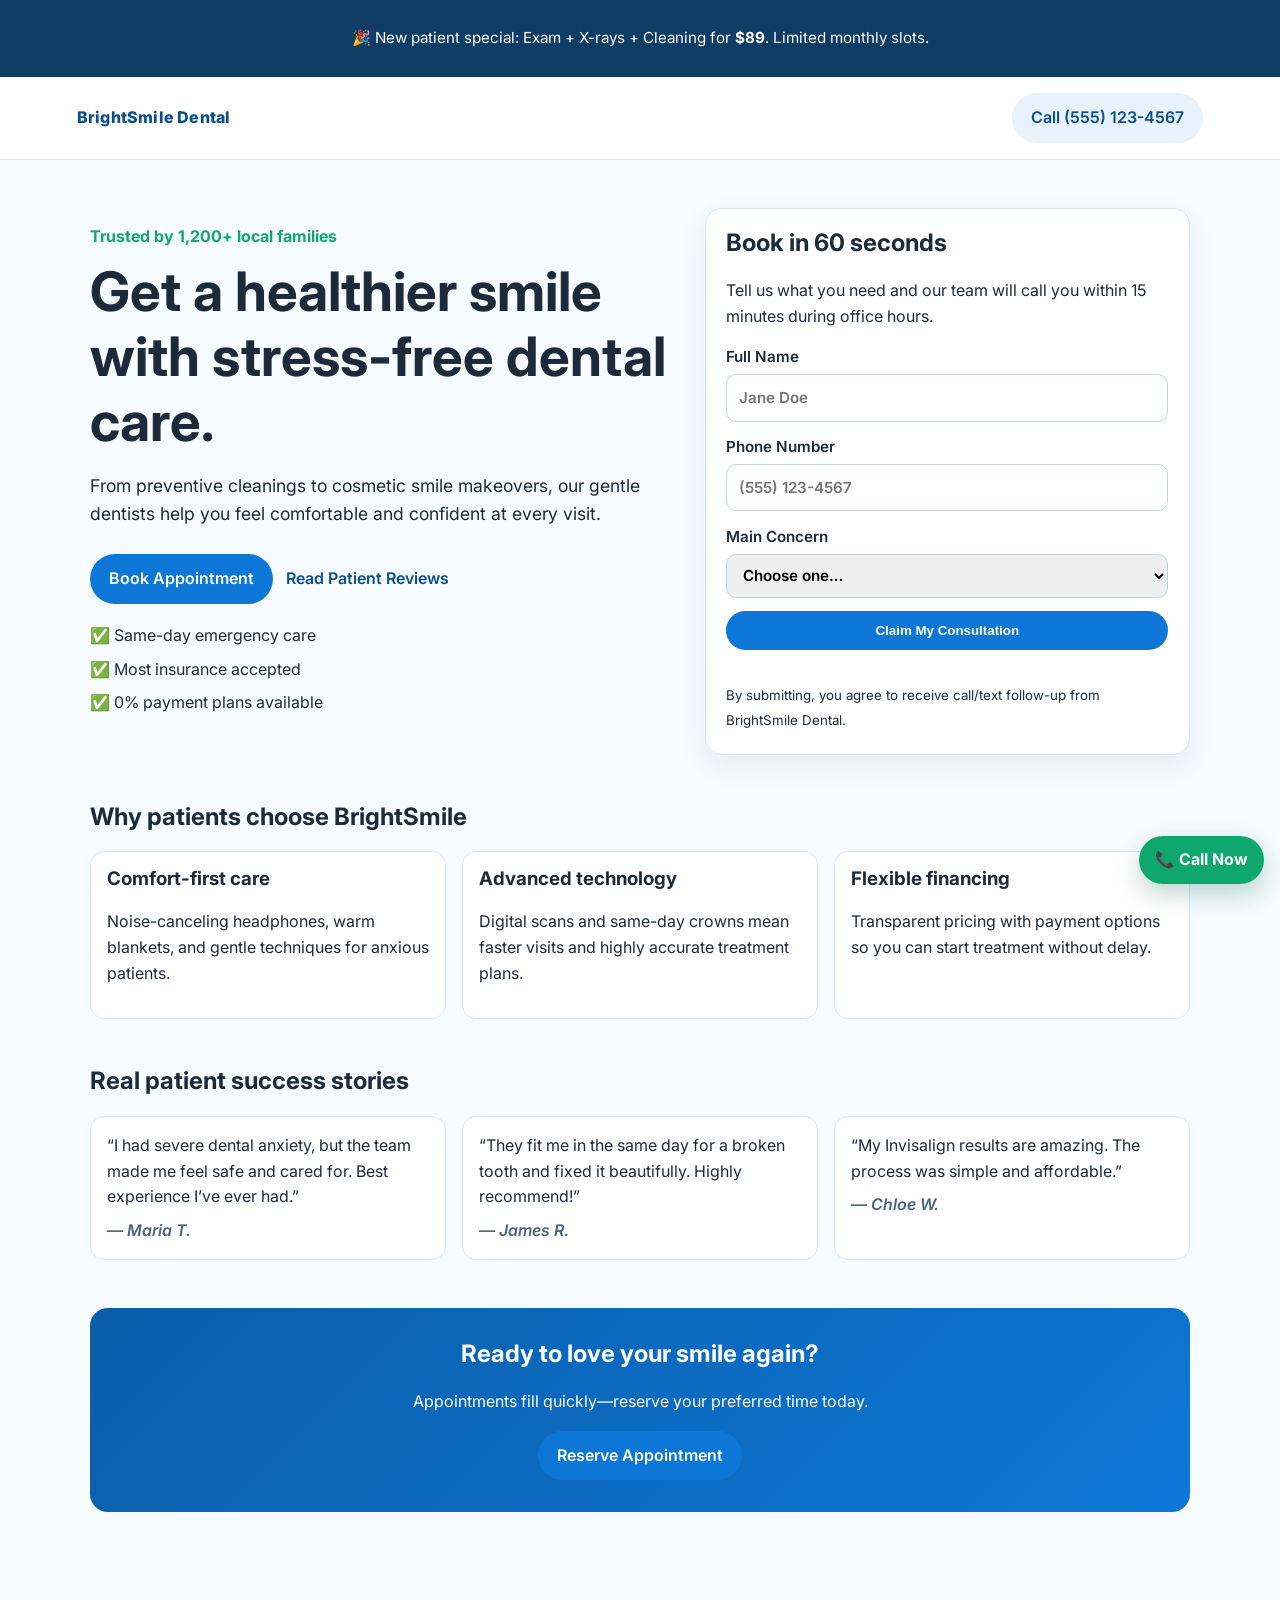
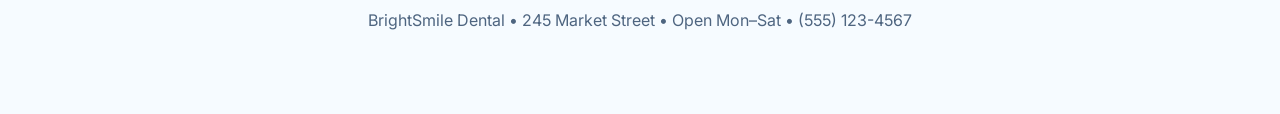
==== index.html @ cdb67ed5 "Create high-converting dentist landing page" ====
<!DOCTYPE html>
<html lang="en">
  <head>
    <meta charset="UTF-8" />
    <meta name="viewport" content="width=device-width, initial-scale=1.0" />
    <title>BrightSmile Dental | Gentle Family Dentistry</title>
    <meta
      name="description"
      content="BrightSmile Dental helps families get healthier, brighter smiles with same-day emergency visits and flexible payment plans. Book your appointment today."
    />
    <link rel="preconnect" href="https://fonts.googleapis.com" />
    <link rel="preconnect" href="https://fonts.gstatic.com" crossorigin />
    <link
      href="https://fonts.googleapis.com/css2?family=Inter:wght@400;500;600;700;800&display=swap"
      rel="stylesheet"
    />
    <link rel="stylesheet" href="styles.css" />
  </head>
  <body>
    <header class="announcement-bar">
      <p>🎉 New patient special: Exam + X-rays + Cleaning for <strong>$89</strong>. Limited monthly slots.</p>
    </header>

    <nav class="site-nav">
      <div class="logo">BrightSmile Dental</div>
      <a class="button button-secondary" href="tel:+15551234567">Call (555) 123-4567</a>
    </nav>

    <main>
      <section class="hero section">
        <div class="hero-content">
          <p class="eyebrow">Trusted by 1,200+ local families</p>
          <h1>Get a healthier smile with stress-free dental care.</h1>
          <p class="hero-copy">
            From preventive cleanings to cosmetic smile makeovers, our gentle dentists help you feel comfortable and confident at every visit.
          </p>
          <div class="hero-actions">
            <a class="button button-primary" href="#book">Book Appointment</a>
            <a class="button button-link" href="#reviews">Read Patient Reviews</a>
          </div>
          <ul class="trust-list">
            <li>✅ Same-day emergency care</li>
            <li>✅ Most insurance accepted</li>
            <li>✅ 0% payment plans available</li>
          </ul>
        </div>
        <aside class="booking-card" id="book">
          <h2>Book in 60 seconds</h2>
          <p>Tell us what you need and our team will call you within 15 minutes during office hours.</p>
          <form id="lead-form" novalidate>
            <label>
              Full Name
              <input type="text" name="name" placeholder="Jane Doe" required />
            </label>
            <label>
              Phone Number
              <input type="tel" name="phone" placeholder="(555) 123-4567" required />
            </label>
            <label>
              Main Concern
              <select name="concern" required>
                <option value="">Choose one…</option>
                <option>Routine cleaning</option>
                <option>Tooth pain / emergency</option>
                <option>Cosmetic treatment</option>
                <option>Invisalign consultation</option>
              </select>
            </label>
            <button type="submit" class="button button-primary">Claim My Consultation</button>
            <p id="form-message" aria-live="polite"></p>
          </form>
          <small>By submitting, you agree to receive call/text follow-up from BrightSmile Dental.</small>
        </aside>
      </section>

      <section class="section benefits" aria-label="Why patients choose us">
        <h2>Why patients choose BrightSmile</h2>
        <div class="grid">
          <article>
            <h3>Comfort-first care</h3>
            <p>Noise-canceling headphones, warm blankets, and gentle techniques for anxious patients.</p>
          </article>
          <article>
            <h3>Advanced technology</h3>
            <p>Digital scans and same-day crowns mean faster visits and highly accurate treatment plans.</p>
          </article>
          <article>
            <h3>Flexible financing</h3>
            <p>Transparent pricing with payment options so you can start treatment without delay.</p>
          </article>
        </div>
      </section>

      <section class="section social-proof" id="reviews">
        <h2>Real patient success stories</h2>
        <div class="grid">
          <blockquote>
            “I had severe dental anxiety, but the team made me feel safe and cared for. Best experience I’ve ever had.”
            <cite>— Maria T.</cite>
          </blockquote>
          <blockquote>
            “They fit me in the same day for a broken tooth and fixed it beautifully. Highly recommend!”
            <cite>— James R.</cite>
          </blockquote>
          <blockquote>
            “My Invisalign results are amazing. The process was simple and affordable.”
            <cite>— Chloe W.</cite>
          </blockquote>
        </div>
      </section>

      <section class="section cta-banner">
        <h2>Ready to love your smile again?</h2>
        <p>Appointments fill quickly—reserve your preferred time today.</p>
        <a class="button button-primary" href="#book">Reserve Appointment</a>
      </section>
    </main>

    <footer>
      <p>BrightSmile Dental • 245 Market Street • Open Mon–Sat • (555) 123-4567</p>
    </footer>

    <a class="sticky-call" href="tel:+15551234567">📞 Call Now</a>

    <script src="script.js"></script>
  </body>
</html>
---- styles.css ----
:root {
  --bg: #f6fbff;
  --text: #1c2a3a;
  --primary: #0d77d7;
  --primary-dark: #085fae;
  --accent: #11a576;
  --card: #ffffff;
  --border: #d8e7f7;
}

* {
  box-sizing: border-box;
}

body {
  margin: 0;
  font-family: "Inter", system-ui, -apple-system, sans-serif;
  color: var(--text);
  background: var(--bg);
  line-height: 1.6;
}

.announcement-bar {
  background: #103d66;
  color: #fff;
  text-align: center;
  padding: 0.7rem 1rem;
  font-size: 0.95rem;
}

.site-nav {
  display: flex;
  justify-content: space-between;
  align-items: center;
  padding: 1rem 6vw;
  background: #fff;
  border-bottom: 1px solid var(--border);
  position: sticky;
  top: 0;
  z-index: 15;
}

.logo {
  font-weight: 800;
  color: #0c4f8c;
  letter-spacing: 0.2px;
}

.section {
  width: min(1100px, 92vw);
  margin: 3rem auto;
}

.hero {
  display: grid;
  grid-template-columns: 1.2fr 1fr;
  gap: 2rem;
  align-items: start;
}

.eyebrow {
  color: var(--accent);
  font-weight: 700;
  margin-bottom: 0.6rem;
}

h1,
h2,
h3 {
  line-height: 1.2;
  margin-top: 0;
}

h1 {
  font-size: clamp(2rem, 5vw, 3.4rem);
  margin-bottom: 1rem;
}

.hero-copy {
  font-size: 1.1rem;
  max-width: 60ch;
}

.hero-actions {
  margin: 1.6rem 0 1.2rem;
  display: flex;
  flex-wrap: wrap;
  gap: 0.8rem;
}

.button {
  display: inline-block;
  border-radius: 999px;
  padding: 0.75rem 1.2rem;
  font-weight: 600;
  text-decoration: none;
  border: 0;
  cursor: pointer;
  transition: transform 0.15s ease, background 0.15s ease;
}

.button:hover {
  transform: translateY(-1px);
}

.button-primary {
  background: var(--primary);
  color: #fff;
}

.button-primary:hover {
  background: var(--primary-dark);
}

.button-secondary {
  background: #e8f2fc;
  color: #0c4f8c;
}

.button-link {
  color: #0c4f8c;
  padding-left: 0;
}

.trust-list {
  display: grid;
  gap: 0.5rem;
  padding: 0;
  list-style: none;
  margin: 0;
}

.booking-card {
  background: var(--card);
  border: 1px solid var(--border);
  border-radius: 16px;
  padding: 1.3rem;
  box-shadow: 0 10px 28px rgba(14, 77, 128, 0.08);
}

form {
  display: grid;
  gap: 0.85rem;
}

label {
  font-weight: 600;
  display: grid;
  gap: 0.3rem;
  font-size: 0.95rem;
}

input,
select {
  padding: 0.65rem 0.7rem;
  border-radius: 10px;
  border: 1px solid #bfd4ea;
  font: inherit;
}

#form-message {
  min-height: 1.1rem;
  margin: 0;
  font-weight: 600;
}

.grid {
  display: grid;
  grid-template-columns: repeat(3, minmax(0, 1fr));
  gap: 1rem;
}

.grid article,
.grid blockquote {
  margin: 0;
  background: #fff;
  border: 1px solid var(--border);
  border-radius: 14px;
  padding: 1rem;
}

blockquote cite {
  margin-top: 0.5rem;
  display: block;
  color: #4e6580;
  font-weight: 600;
}

.cta-banner {
  text-align: center;
  background: linear-gradient(135deg, #0b5ea9, #0d77d7);
  color: #fff;
  border-radius: 18px;
  padding: 2rem 1rem;
}

footer {
  text-align: center;
  padding: 2rem 1rem 4rem;
  color: #4e6580;
}

.sticky-call {
  position: fixed;
  right: 1rem;
  bottom: 1rem;
  background: #0ea86f;
  color: #fff;
  padding: 0.7rem 1rem;
  border-radius: 999px;
  text-decoration: none;
  font-weight: 700;
  box-shadow: 0 10px 24px rgba(16, 88, 62, 0.25);
}

@media (max-width: 900px) {
  .hero,
  .grid {
    grid-template-columns: 1fr;
  }

  .site-nav {
    padding-inline: 4vw;
  }

  .sticky-call {
    left: 1rem;
    text-align: center;
  }
}
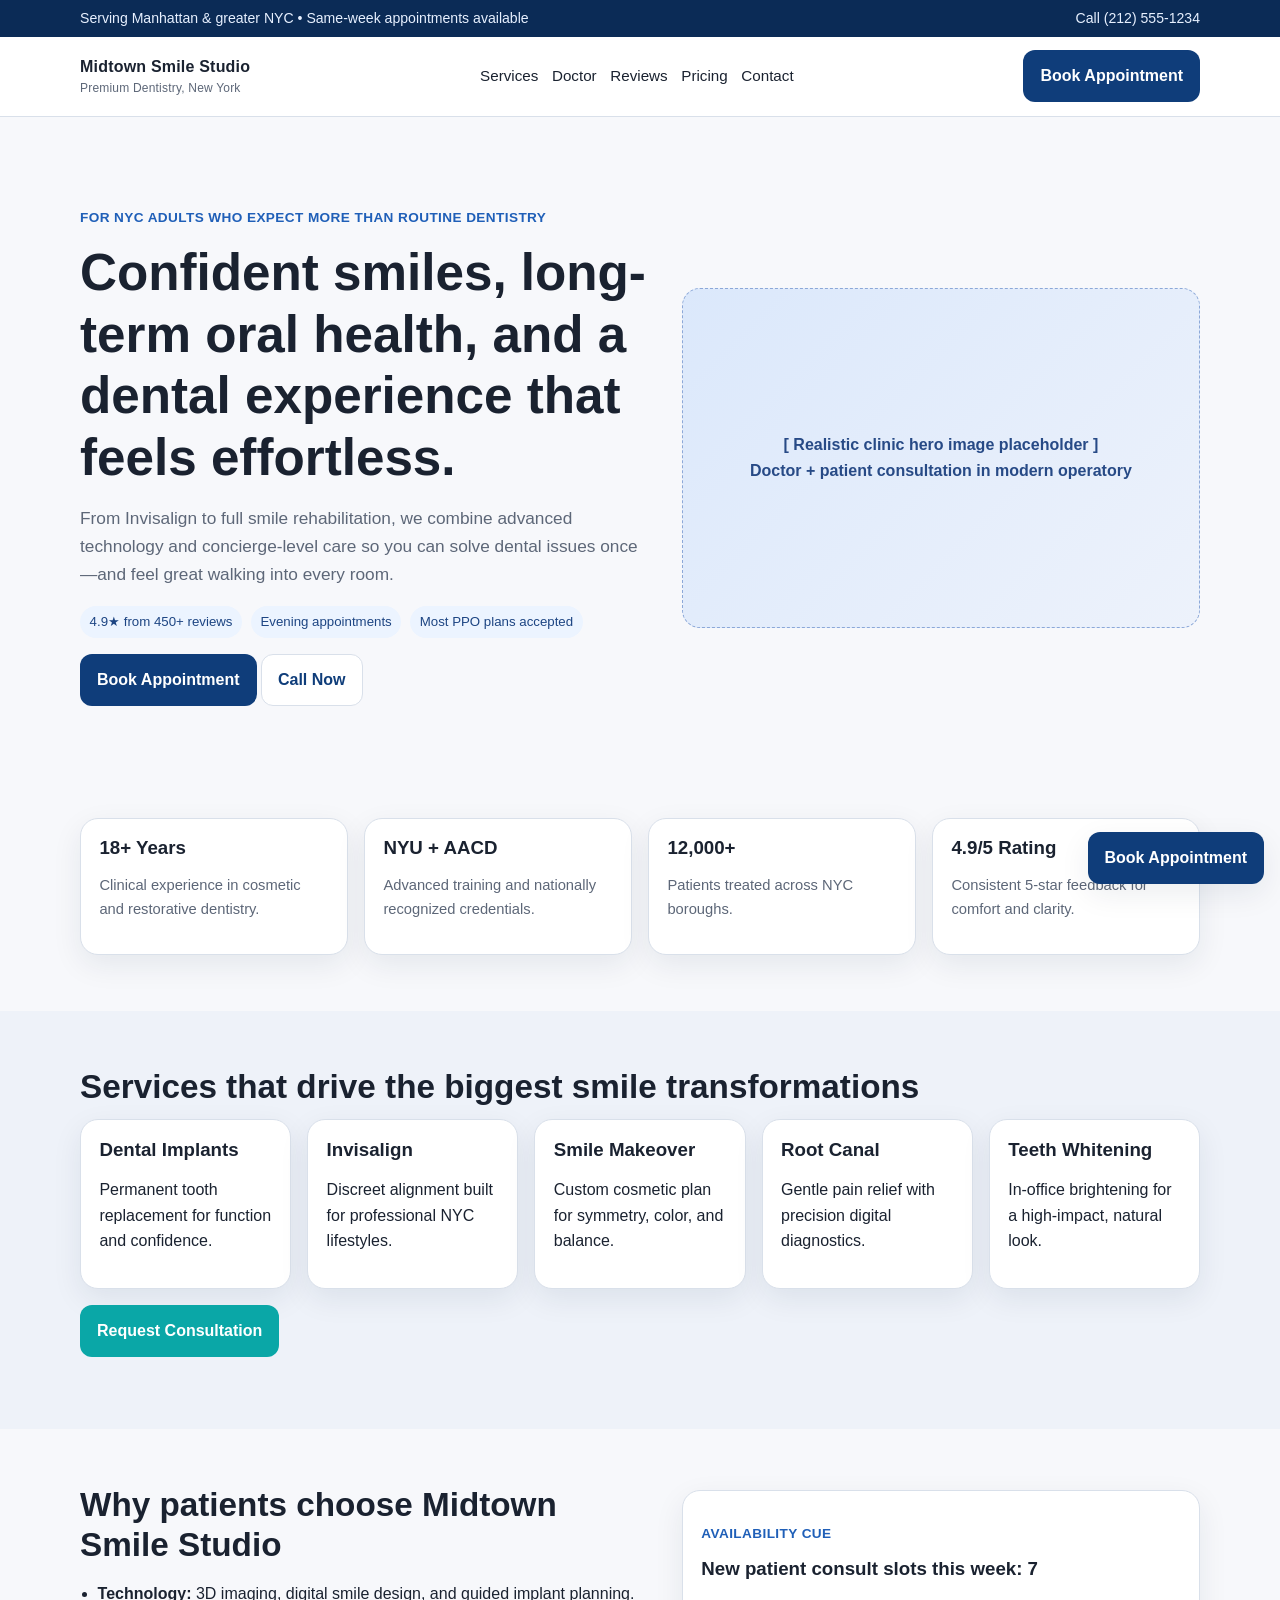
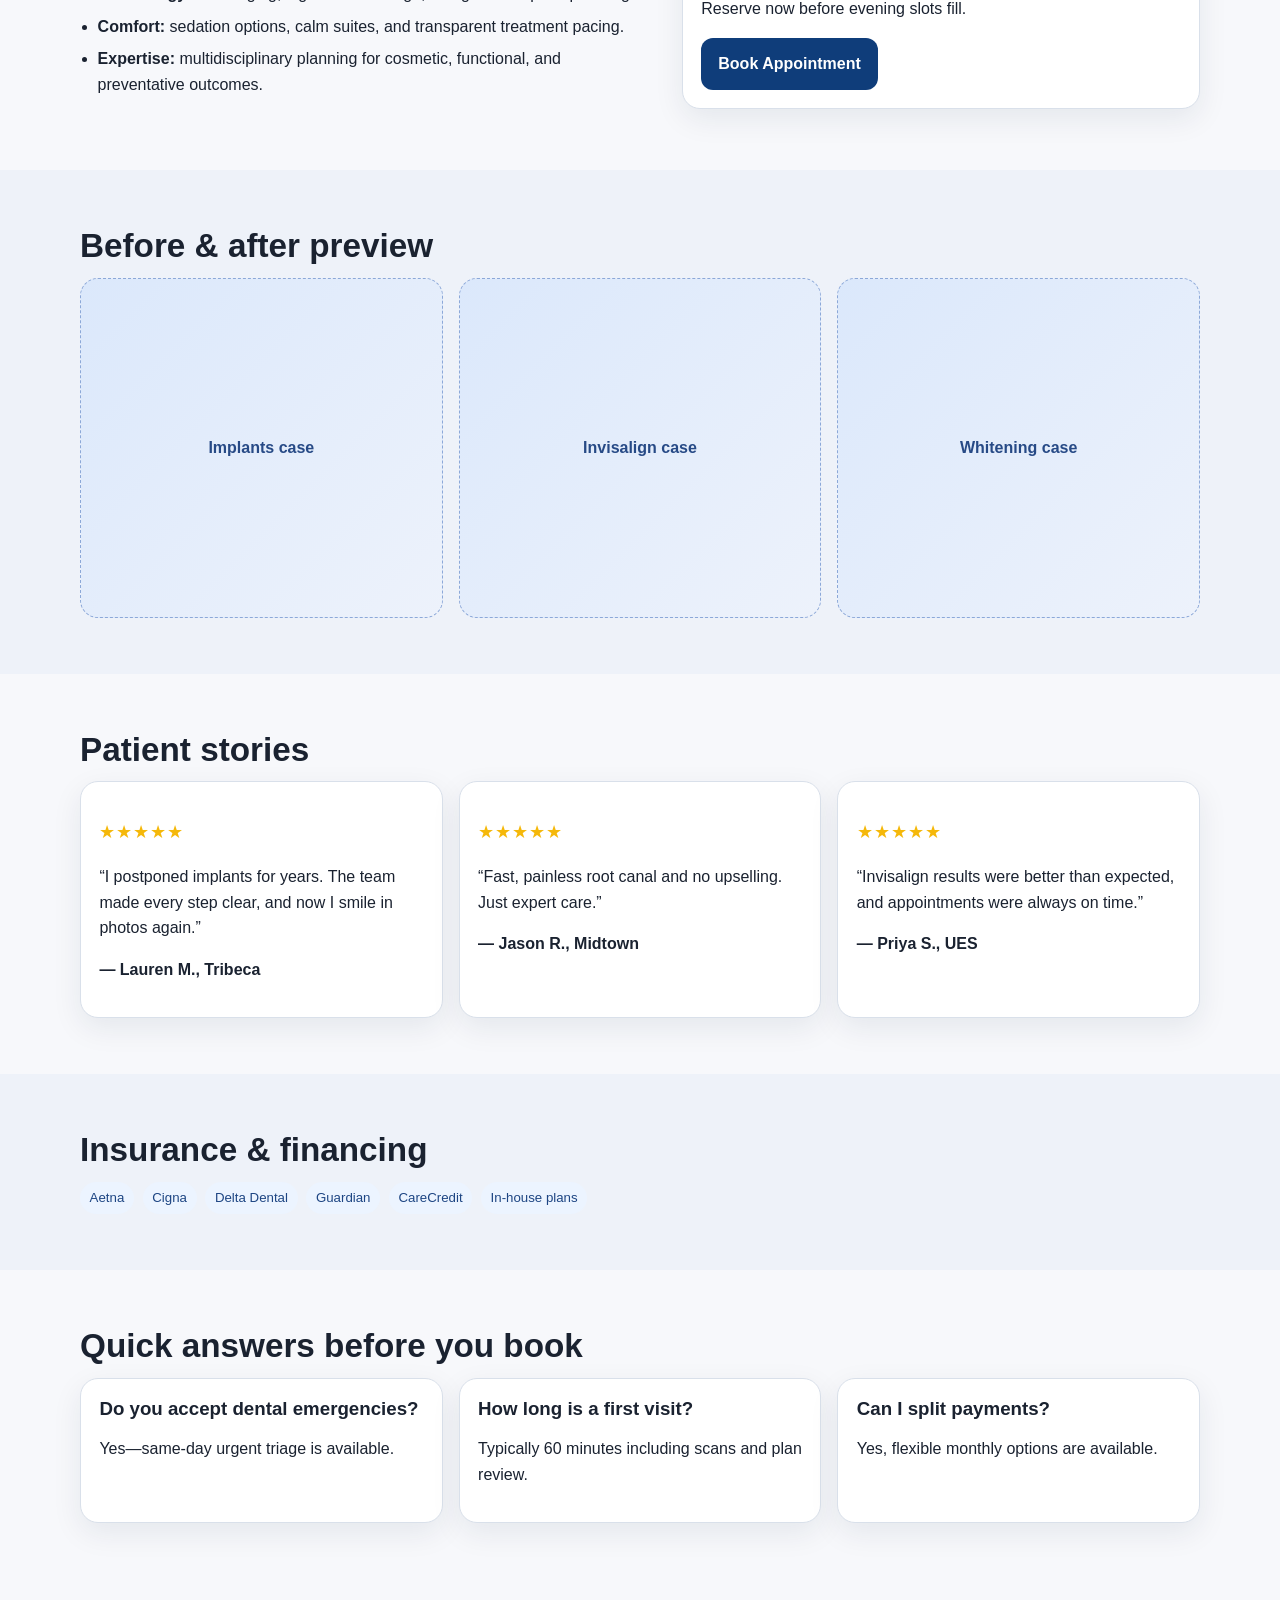
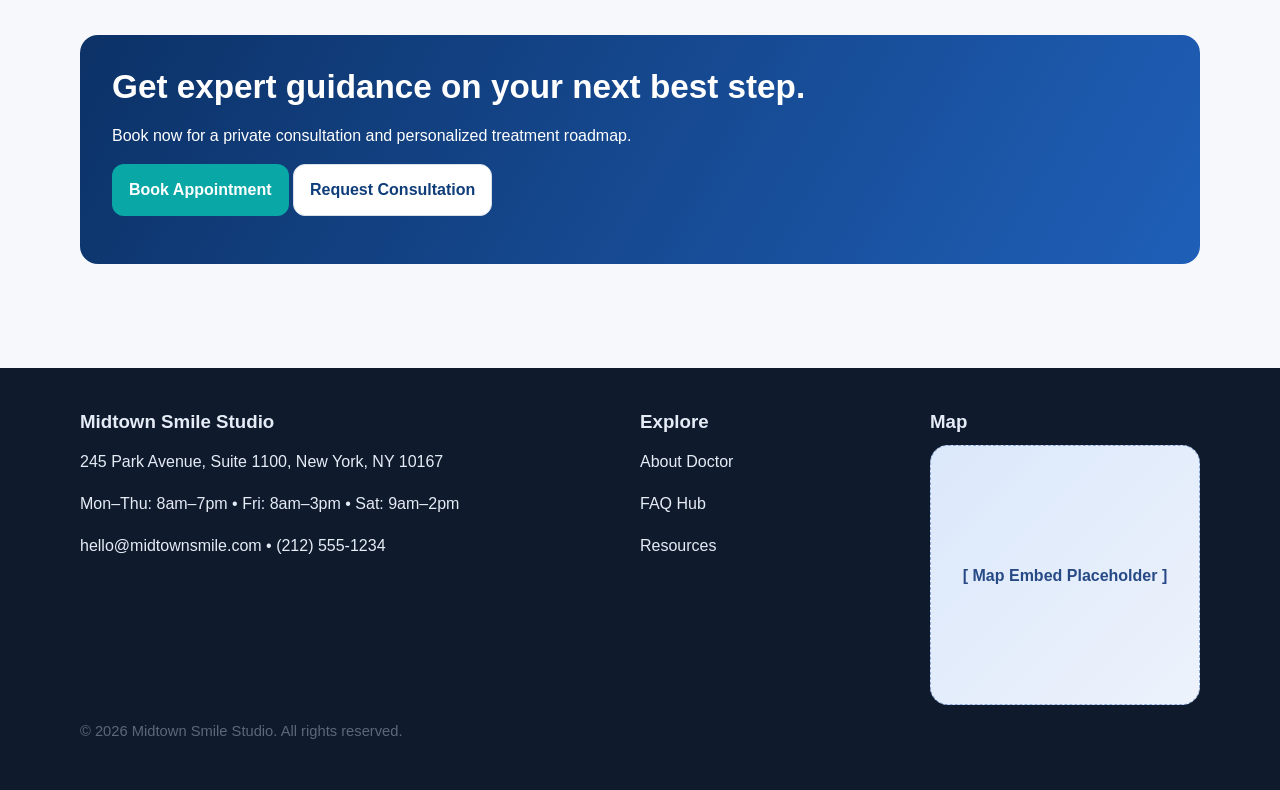
==== commit 346c3587: "Create premium multi-page NYC dental clinic website" ====
--- a/index.html
+++ b/index.html
@@ -1,127 +1,81 @@
-<!DOCTYPE html>
+<!doctype html>
 <html lang="en">
-  <head>
-    <meta charset="UTF-8" />
-    <meta name="viewport" content="width=device-width, initial-scale=1.0" />
-    <title>BrightSmile Dental | Gentle Family Dentistry</title>
-    <meta
-      name="description"
-      content="BrightSmile Dental helps families get healthier, brighter smiles with same-day emergency visits and flexible payment plans. Book your appointment today."
-    />
-    <link rel="preconnect" href="https://fonts.googleapis.com" />
-    <link rel="preconnect" href="https://fonts.gstatic.com" crossorigin />
-    <link
-      href="https://fonts.googleapis.com/css2?family=Inter:wght@400;500;600;700;800&display=swap"
-      rel="stylesheet"
-    />
-    <link rel="stylesheet" href="styles.css" />
-  </head>
-  <body>
-    <header class="announcement-bar">
-      <p>🎉 New patient special: Exam + X-rays + Cleaning for <strong>$89</strong>. Limited monthly slots.</p>
-    </header>
+<head>
+  <meta charset="UTF-8" />
+  <meta name="viewport" content="width=device-width, initial-scale=1.0" />
+  <title>Luxury Dental Care NYC | Midtown Modern Dentistry</title>
+  <meta name="description" content="Modern, high-trust dental care in New York. Implants, Invisalign, smile makeovers, and preventative care with a comfort-first approach." />
+  <link rel="stylesheet" href="styles.css" />
+</head>
+<body>
+  <div class="top-strip"><div class="container"><span>Serving Manhattan & greater NYC • Same-week appointments available</span><a href="tel:+12125551234">Call (212) 555-1234</a></div></div>
+  <header>
+    <div class="container nav">
+      <a class="logo" href="index.html">Midtown Smile Studio<small>Premium Dentistry, New York</small></a>
+      <nav class="nav-links">
+        <a href="service-template.html">Services</a><a href="about.html">Doctor</a><a href="reviews-gallery.html">Reviews</a><a href="pricing-financing.html">Pricing</a><a href="contact-booking.html">Contact</a>
+      </nav>
+      <a class="btn btn-primary" href="contact-booking.html">Book Appointment</a>
+    </div>
+  </header>
 
-    <nav class="site-nav">
-      <div class="logo">BrightSmile Dental</div>
-      <a class="button button-secondary" href="tel:+15551234567">Call (555) 123-4567</a>
-    </nav>
+  <main>
+    <section class="hero">
+      <div class="container grid-2">
+        <div class="fade-in">
+          <p class="kicker">For NYC adults who expect more than routine dentistry</p>
+          <h1>Confident smiles, long-term oral health, and a dental experience that feels effortless.</h1>
+          <p class="lead">From Invisalign to full smile rehabilitation, we combine advanced technology and concierge-level care so you can solve dental issues once—and feel great walking into every room.</p>
+          <div class="badges"><span class="badge">4.9★ from 450+ reviews</span><span class="badge">Evening appointments</span><span class="badge">Most PPO plans accepted</span></div>
+          <p><a class="btn btn-primary" href="contact-booking.html">Book Appointment</a> <a class="btn btn-secondary" href="tel:+12125551234">Call Now</a></p>
+        </div>
+        <div class="placeholder fade-in">[ Realistic clinic hero image placeholder ]<br/>Doctor + patient consultation in modern operatory</div>
+      </div>
+    </section>
 
-    <main>
-      <section class="hero section">
-        <div class="hero-content">
-          <p class="eyebrow">Trusted by 1,200+ local families</p>
-          <h1>Get a healthier smile with stress-free dental care.</h1>
-          <p class="hero-copy">
-            From preventive cleanings to cosmetic smile makeovers, our gentle dentists help you feel comfortable and confident at every visit.
-          </p>
-          <div class="hero-actions">
-            <a class="button button-primary" href="#book">Book Appointment</a>
-            <a class="button button-link" href="#reviews">Read Patient Reviews</a>
-          </div>
-          <ul class="trust-list">
-            <li>✅ Same-day emergency care</li>
-            <li>✅ Most insurance accepted</li>
-            <li>✅ 0% payment plans available</li>
-          </ul>
-        </div>
-        <aside class="booking-card" id="book">
-          <h2>Book in 60 seconds</h2>
-          <p>Tell us what you need and our team will call you within 15 minutes during office hours.</p>
-          <form id="lead-form" novalidate>
-            <label>
-              Full Name
-              <input type="text" name="name" placeholder="Jane Doe" required />
-            </label>
-            <label>
-              Phone Number
-              <input type="tel" name="phone" placeholder="(555) 123-4567" required />
-            </label>
-            <label>
-              Main Concern
-              <select name="concern" required>
-                <option value="">Choose one…</option>
-                <option>Routine cleaning</option>
-                <option>Tooth pain / emergency</option>
-                <option>Cosmetic treatment</option>
-                <option>Invisalign consultation</option>
-              </select>
-            </label>
-            <button type="submit" class="button button-primary">Claim My Consultation</button>
-            <p id="form-message" aria-live="polite"></p>
-          </form>
-          <small>By submitting, you agree to receive call/text follow-up from BrightSmile Dental.</small>
-        </aside>
-      </section>
+    <section class="section"><div class="container">
+      <div class="stats fade-in">
+        <article class="card"><h3>18+ Years</h3><p class="note">Clinical experience in cosmetic and restorative dentistry.</p></article>
+        <article class="card"><h3>NYU + AACD</h3><p class="note">Advanced training and nationally recognized credentials.</p></article>
+        <article class="card"><h3>12,000+</h3><p class="note">Patients treated across NYC boroughs.</p></article>
+        <article class="card"><h3>4.9/5 Rating</h3><p class="note">Consistent 5-star feedback for comfort and clarity.</p></article>
+      </div></div>
+    </section>
 
-      <section class="section benefits" aria-label="Why patients choose us">
-        <h2>Why patients choose BrightSmile</h2>
-        <div class="grid">
-          <article>
-            <h3>Comfort-first care</h3>
-            <p>Noise-canceling headphones, warm blankets, and gentle techniques for anxious patients.</p>
-          </article>
-          <article>
-            <h3>Advanced technology</h3>
-            <p>Digital scans and same-day crowns mean faster visits and highly accurate treatment plans.</p>
-          </article>
-          <article>
-            <h3>Flexible financing</h3>
-            <p>Transparent pricing with payment options so you can start treatment without delay.</p>
-          </article>
-        </div>
-      </section>
+    <section class="section section-alt"><div class="container fade-in"><h2>Services that drive the biggest smile transformations</h2>
+      <div class="services">
+        <article class="card"><h3>Dental Implants</h3><p>Permanent tooth replacement for function and confidence.</p></article>
+        <article class="card"><h3>Invisalign</h3><p>Discreet alignment built for professional NYC lifestyles.</p></article>
+        <article class="card"><h3>Smile Makeover</h3><p>Custom cosmetic plan for symmetry, color, and balance.</p></article>
+        <article class="card"><h3>Root Canal</h3><p>Gentle pain relief with precision digital diagnostics.</p></article>
+        <article class="card"><h3>Teeth Whitening</h3><p>In-office brightening for a high-impact, natural look.</p></article>
+      </div>
+      <p><a class="btn btn-accent" href="service-template.html">Request Consultation</a></p>
+    </div></section>
 
-      <section class="section social-proof" id="reviews">
-        <h2>Real patient success stories</h2>
-        <div class="grid">
-          <blockquote>
-            “I had severe dental anxiety, but the team made me feel safe and cared for. Best experience I’ve ever had.”
-            <cite>— Maria T.</cite>
-          </blockquote>
-          <blockquote>
-            “They fit me in the same day for a broken tooth and fixed it beautifully. Highly recommend!”
-            <cite>— James R.</cite>
-          </blockquote>
-          <blockquote>
-            “My Invisalign results are amazing. The process was simple and affordable.”
-            <cite>— Chloe W.</cite>
-          </blockquote>
-        </div>
-      </section>
+    <section class="section"><div class="container grid-2 fade-in">
+      <div><h2>Why patients choose Midtown Smile Studio</h2>
+        <ul><li><strong>Technology:</strong> 3D imaging, digital smile design, and guided implant planning.</li><li><strong>Comfort:</strong> sedation options, calm suites, and transparent treatment pacing.</li><li><strong>Expertise:</strong> multidisciplinary planning for cosmetic, functional, and preventative outcomes.</li></ul>
+      </div><div class="card"><p class="kicker">Availability cue</p><h3>New patient consult slots this week: 7</h3><p>Reserve now before evening slots fill.</p><a class="btn btn-primary" href="contact-booking.html">Book Appointment</a></div>
+    </div></section>
 
-      <section class="section cta-banner">
-        <h2>Ready to love your smile again?</h2>
-        <p>Appointments fill quickly—reserve your preferred time today.</p>
-        <a class="button button-primary" href="#book">Reserve Appointment</a>
-      </section>
-    </main>
+    <section class="section section-alt"><div class="container fade-in"><h2>Before & after preview</h2><div class="gallery"><div class="placeholder">Implants case</div><div class="placeholder">Invisalign case</div><div class="placeholder">Whitening case</div></div></div></section>
 
-    <footer>
-      <p>BrightSmile Dental • 245 Market Street • Open Mon–Sat • (555) 123-4567</p>
-    </footer>
+    <section class="section"><div class="container fade-in"><h2>Patient stories</h2><div class="reviews"><article class="card"><p class="rating">★★★★★</p><p>“I postponed implants for years. The team made every step clear, and now I smile in photos again.”</p><p><strong>— Lauren M., Tribeca</strong></p></article><article class="card"><p class="rating">★★★★★</p><p>“Fast, painless root canal and no upselling. Just expert care.”</p><p><strong>— Jason R., Midtown</strong></p></article><article class="card"><p class="rating">★★★★★</p><p>“Invisalign results were better than expected, and appointments were always on time.”</p><p><strong>— Priya S., UES</strong></p></article></div></div></section>
 
-    <a class="sticky-call" href="tel:+15551234567">📞 Call Now</a>
+    <section class="section section-alt"><div class="container fade-in"><h2>Insurance & financing</h2><div class="badges"><span class="badge">Aetna</span><span class="badge">Cigna</span><span class="badge">Delta Dental</span><span class="badge">Guardian</span><span class="badge">CareCredit</span><span class="badge">In-house plans</span></div></div></section>
 
-    <script src="script.js"></script>
-  </body>
+    <section class="section"><div class="container fade-in"><h2>Quick answers before you book</h2><div class="faq-grid"><article class="card"><h3>Do you accept dental emergencies?</h3><p>Yes—same-day urgent triage is available.</p></article><article class="card"><h3>How long is a first visit?</h3><p>Typically 60 minutes including scans and plan review.</p></article><article class="card"><h3>Can I split payments?</h3><p>Yes, flexible monthly options are available.</p></article></div></div></section>
+
+    <section class="section"><div class="container cta-band fade-in"><h2>Get expert guidance on your next best step.</h2><p>Book now for a private consultation and personalized treatment roadmap.</p><p><a class="btn btn-accent" href="contact-booking.html">Book Appointment</a> <a class="btn btn-secondary" href="service-template.html">Request Consultation</a></p></div></section>
+  </main>
+
+  <footer><div class="container footer-grid">
+    <div><h3>Midtown Smile Studio</h3><p>245 Park Avenue, Suite 1100, New York, NY 10167</p><p>Mon–Thu: 8am–7pm • Fri: 8am–3pm • Sat: 9am–2pm</p><p>hello@midtownsmile.com • (212) 555-1234</p></div>
+    <div><h3>Explore</h3><p><a href="about.html">About Doctor</a></p><p><a href="faq.html">FAQ Hub</a></p><p><a href="blog.html">Resources</a></p></div>
+    <div><h3>Map</h3><div class="placeholder map-placeholder">[ Map Embed Placeholder ]</div></div>
+  </div><div class="container"><p class="note">© <span id="year"></span> Midtown Smile Studio. All rights reserved.</p></div></footer>
+  <a class="btn btn-primary sticky-book" href="contact-booking.html">Book Appointment</a>
+  <script src="script.js"></script>
+</body>
 </html>
--- a/styles.css
+++ b/styles.css
@@ -1,230 +1,150 @@
 :root {
-  --bg: #f6fbff;
-  --text: #1c2a3a;
-  --primary: #0d77d7;
-  --primary-dark: #085fae;
-  --accent: #11a576;
-  --card: #ffffff;
-  --border: #d8e7f7;
+  --bg: #f7f8fb;
+  --surface: #ffffff;
+  --text: #1a2230;
+  --muted: #5d6778;
+  --primary: #0f3d7a;
+  --primary-2: #1f5fb8;
+  --accent: #0aa7a7;
+  --border: #d9e0ea;
+  --success: #0f8a4a;
+  --shadow: 0 10px 30px rgba(16, 38, 68, 0.08);
+  --radius: 18px;
 }
 
-* {
-  box-sizing: border-box;
-}
-
+* { box-sizing: border-box; }
 body {
   margin: 0;
-  font-family: "Inter", system-ui, -apple-system, sans-serif;
+  font-family: "Inter", "Avenir Next", "Segoe UI", sans-serif;
   color: var(--text);
   background: var(--bg);
   line-height: 1.6;
 }
+img { max-width: 100%; display: block; }
+a { color: inherit; text-decoration: none; }
+.container { width: min(1120px, 92%); margin: 0 auto; }
 
-.announcement-bar {
-  background: #103d66;
-  color: #fff;
-  text-align: center;
-  padding: 0.7rem 1rem;
-  font-size: 0.95rem;
+.top-strip {
+  background: #0b2b56;
+  color: #e7f0ff;
+  font-size: .88rem;
+  padding: .45rem 0;
 }
+.top-strip .container { display:flex; justify-content:space-between; gap:1rem; flex-wrap:wrap; }
 
-.site-nav {
-  display: flex;
-  justify-content: space-between;
-  align-items: center;
-  padding: 1rem 6vw;
-  background: #fff;
-  border-bottom: 1px solid var(--border);
+header {
   position: sticky;
   top: 0;
-  z-index: 15;
+  z-index: 1000;
+  background: rgba(255,255,255,.95);
+  border-bottom: 1px solid var(--border);
+  backdrop-filter: blur(7px);
 }
-
-.logo {
-  font-weight: 800;
-  color: #0c4f8c;
-  letter-spacing: 0.2px;
+.nav {
+  display:flex;
+  align-items:center;
+  justify-content:space-between;
+  padding: .85rem 0;
+  gap: 1rem;
 }
-
-.section {
-  width: min(1100px, 92vw);
-  margin: 3rem auto;
+.logo { font-weight: 800; letter-spacing: .2px; }
+.logo small { display:block; font-weight:500; color: var(--muted); font-size:.75rem; }
+.nav-links { display:flex; flex-wrap:wrap; gap:.85rem; font-size:.95rem; }
+.btn {
+  display:inline-flex;
+  align-items:center;
+  justify-content:center;
+  gap:.4rem;
+  border-radius: 12px;
+  border: 1px solid transparent;
+  padding: .75rem 1rem;
+  font-weight: 600;
+  transition: transform .2s ease, background .2s ease;
 }
+.btn:hover { transform: translateY(-1px); }
+.btn-primary { background: var(--primary); color:#fff; }
+.btn-secondary { background:#fff; color:var(--primary); border-color: var(--border); }
+.btn-accent { background: var(--accent); color:#fff; }
 
 .hero {
-  display: grid;
-  grid-template-columns: 1.2fr 1fr;
-  gap: 2rem;
-  align-items: start;
+  padding: 4.8rem 0 2.5rem;
 }
-
-.eyebrow {
-  color: var(--accent);
-  font-weight: 700;
-  margin-bottom: 0.6rem;
+.grid-2 { display:grid; grid-template-columns: 1.1fr 1fr; gap:2rem; align-items:center; }
+h1,h2,h3 { line-height: 1.2; margin:0 0 .75rem; }
+h1 { font-size: clamp(2rem, 4vw, 3.2rem); }
+h2 { font-size: clamp(1.4rem, 2.6vw, 2.1rem); }
+.section { padding: 3.5rem 0; }
+.section-alt { background: #eef2f9; }
+.lead { font-size: 1.08rem; color: var(--muted); }
+.card {
+  background: var(--surface);
+  border: 1px solid var(--border);
+  border-radius: var(--radius);
+  padding: 1.15rem;
+  box-shadow: var(--shadow);
 }
-
-h1,
-h2,
-h3 {
-  line-height: 1.2;
-  margin-top: 0;
+.placeholder {
+  height: 340px;
+  background: linear-gradient(135deg, #dbe8fb, #edf2fb);
+  border: 1px dashed #8ca8d8;
+  border-radius: var(--radius);
+  display:grid;
+  place-items:center;
+  color:#274a86;
+  font-weight:600;
+  text-align:center;
 }
-
-h1 {
-  font-size: clamp(2rem, 5vw, 3.4rem);
-  margin-bottom: 1rem;
+.stats, .services, .gallery, .reviews, .faq-grid, .pricing-grid, .blog-grid, .filter-grid {
+  display:grid;
+  gap:1rem;
 }
-
-.hero-copy {
-  font-size: 1.1rem;
-  max-width: 60ch;
+.stats { grid-template-columns: repeat(4, 1fr); }
+.services { grid-template-columns: repeat(5, 1fr); }
+.gallery, .reviews, .faq-grid, .pricing-grid, .blog-grid, .filter-grid { grid-template-columns: repeat(3, 1fr); }
+.kicker { color: var(--primary-2); font-weight:700; letter-spacing:.4px; font-size:.85rem; text-transform:uppercase; }
+ul { padding-left: 1.1rem; }
+li { margin-bottom: .45rem; }
+.cta-band {
+  background: linear-gradient(120deg, #0c3267, #1f5fb8);
+  color:#fff;
+  border-radius: var(--radius);
+  padding: 2rem;
 }
-
-.hero-actions {
-  margin: 1.6rem 0 1.2rem;
-  display: flex;
-  flex-wrap: wrap;
-  gap: 0.8rem;
+.rating { color: #f5b80a; font-size: 1.1rem; letter-spacing: 1px; }
+form { display:grid; gap:.75rem; }
+input, select, textarea {
+  width:100%;
+  border:1px solid var(--border);
+  border-radius: 10px;
+  padding: .75rem;
+  font: inherit;
+  background:#fff;
 }
-
-.button {
-  display: inline-block;
-  border-radius: 999px;
-  padding: 0.75rem 1.2rem;
-  font-weight: 600;
-  text-decoration: none;
-  border: 0;
-  cursor: pointer;
-  transition: transform 0.15s ease, background 0.15s ease;
+footer {
+  margin-top: 3rem;
+  background: #0f1b2d;
+  color: #e6ecf6;
+  padding: 2.7rem 0 2rem;
 }
-
-.button:hover {
-  transform: translateY(-1px);
-}
-
-.button-primary {
-  background: var(--primary);
-  color: #fff;
-}
-
-.button-primary:hover {
-  background: var(--primary-dark);
-}
-
-.button-secondary {
-  background: #e8f2fc;
-  color: #0c4f8c;
-}
-
-.button-link {
-  color: #0c4f8c;
-  padding-left: 0;
-}
-
-.trust-list {
-  display: grid;
-  gap: 0.5rem;
-  padding: 0;
-  list-style: none;
-  margin: 0;
-}
-
-.booking-card {
-  background: var(--card);
-  border: 1px solid var(--border);
-  border-radius: 16px;
-  padding: 1.3rem;
-  box-shadow: 0 10px 28px rgba(14, 77, 128, 0.08);
-}
-
-form {
-  display: grid;
-  gap: 0.85rem;
-}
-
-label {
-  font-weight: 600;
-  display: grid;
-  gap: 0.3rem;
-  font-size: 0.95rem;
-}
-
-input,
-select {
-  padding: 0.65rem 0.7rem;
-  border-radius: 10px;
-  border: 1px solid #bfd4ea;
-  font: inherit;
-}
-
-#form-message {
-  min-height: 1.1rem;
-  margin: 0;
-  font-weight: 600;
-}
-
-.grid {
-  display: grid;
-  grid-template-columns: repeat(3, minmax(0, 1fr));
-  gap: 1rem;
-}
-
-.grid article,
-.grid blockquote {
-  margin: 0;
-  background: #fff;
-  border: 1px solid var(--border);
-  border-radius: 14px;
-  padding: 1rem;
-}
-
-blockquote cite {
-  margin-top: 0.5rem;
-  display: block;
-  color: #4e6580;
-  font-weight: 600;
-}
-
-.cta-banner {
-  text-align: center;
-  background: linear-gradient(135deg, #0b5ea9, #0d77d7);
-  color: #fff;
-  border-radius: 18px;
-  padding: 2rem 1rem;
-}
-
-footer {
-  text-align: center;
-  padding: 2rem 1rem 4rem;
-  color: #4e6580;
-}
-
-.sticky-call {
+.footer-grid { display:grid; grid-template-columns: 2fr 1fr 1fr; gap:1.25rem; }
+.sticky-book {
   position: fixed;
   right: 1rem;
   bottom: 1rem;
-  background: #0ea86f;
-  color: #fff;
-  padding: 0.7rem 1rem;
-  border-radius: 999px;
-  text-decoration: none;
-  font-weight: 700;
-  box-shadow: 0 10px 24px rgba(16, 88, 62, 0.25);
+  z-index: 1001;
+  box-shadow: var(--shadow);
 }
-
-@media (max-width: 900px) {
-  .hero,
-  .grid {
-    grid-template-columns: 1fr;
-  }
-
-  .site-nav {
-    padding-inline: 4vw;
-  }
-
-  .sticky-call {
-    left: 1rem;
-    text-align: center;
-  }
+.badges { display:flex; flex-wrap:wrap; gap:.55rem; }
+.badge { background:#ecf4ff; color:#1d4583; padding:.35rem .6rem; border-radius:999px; font-size:.83rem; }
+.note { color: var(--muted); font-size:.92rem; }
+.map-placeholder { height: 260px; }
+@media (max-width: 980px) {
+  .grid-2, .stats, .services, .gallery, .reviews, .faq-grid, .pricing-grid, .blog-grid, .filter-grid, .footer-grid { grid-template-columns: 1fr 1fr; }
 }
+@media (max-width: 700px) {
+  .nav-links { display:none; }
+  .grid-2, .stats, .services, .gallery, .reviews, .faq-grid, .pricing-grid, .blog-grid, .filter-grid, .footer-grid { grid-template-columns: 1fr; }
+  .hero { padding-top: 3rem; }
+}
+.fade-in { opacity: 0; transform: translateY(12px); transition: opacity .45s ease, transform .45s ease; }
+.fade-in.visible { opacity: 1; transform: translateY(0); }
